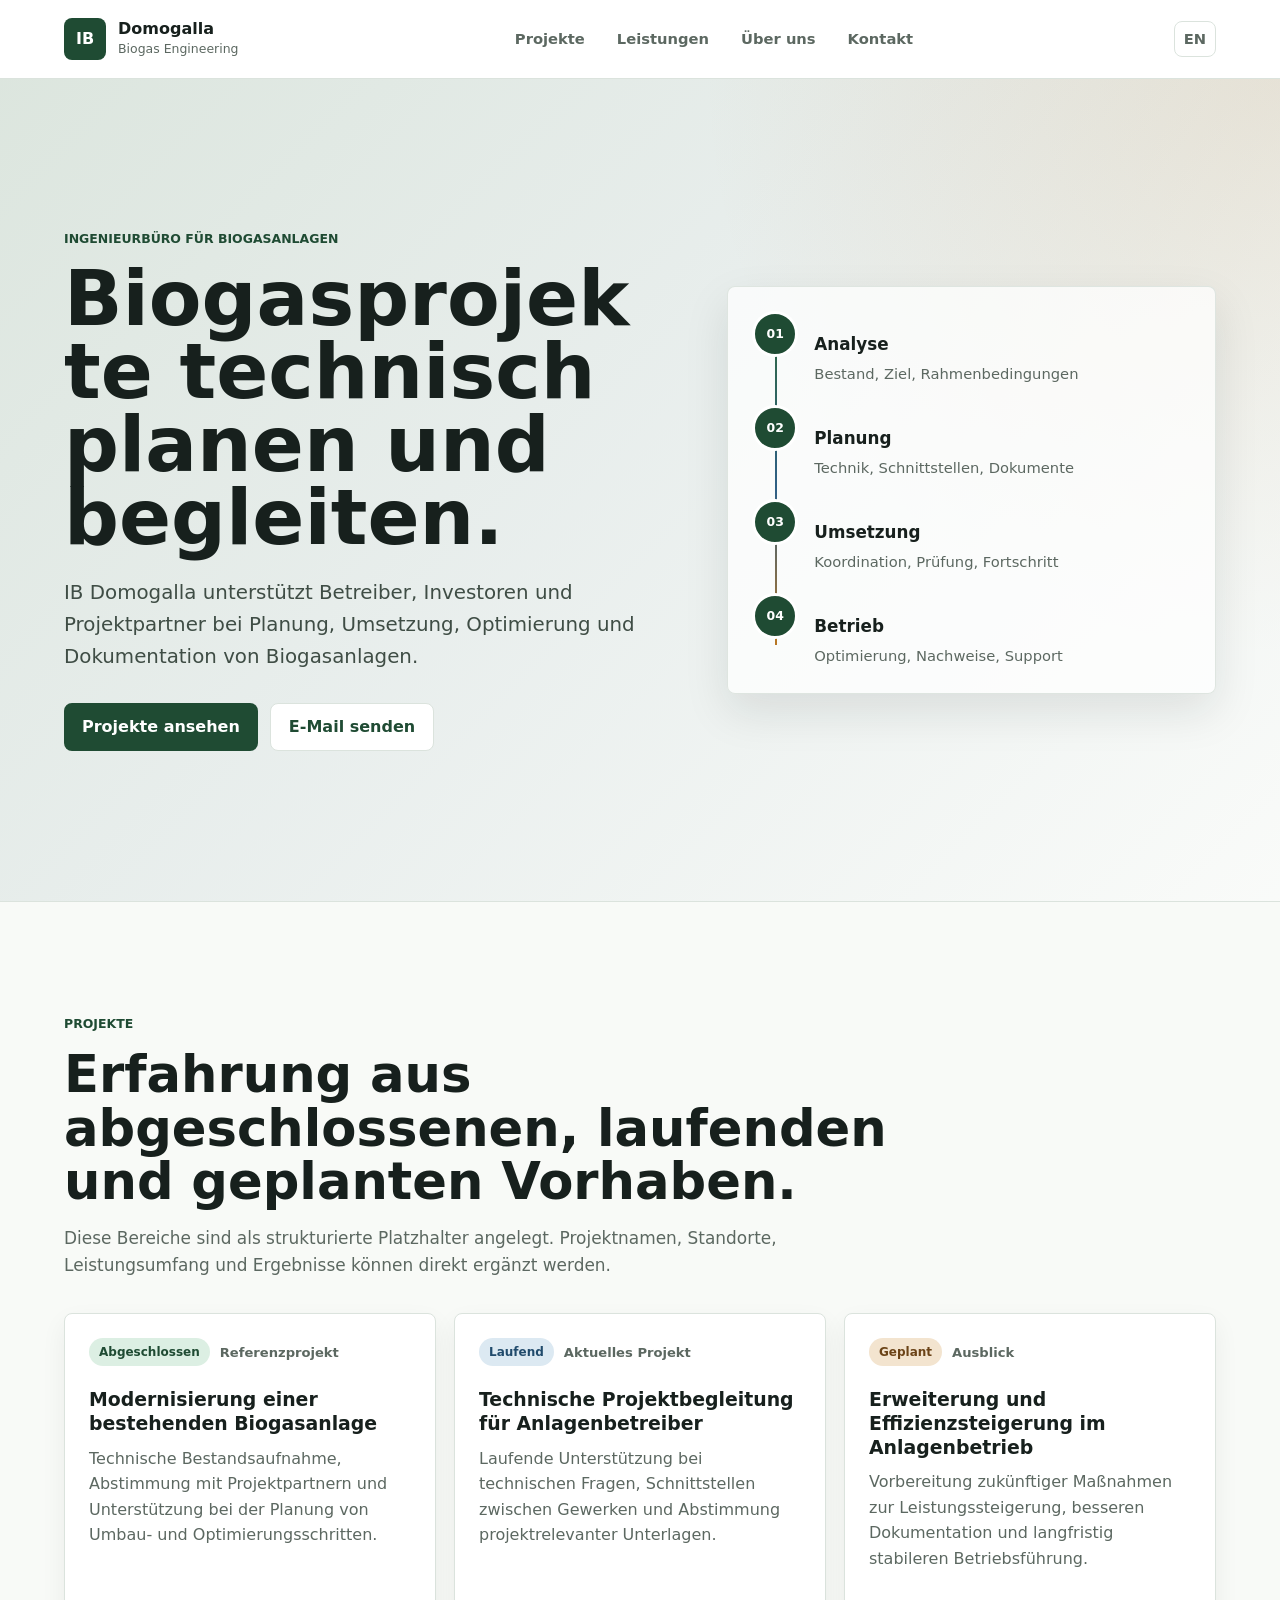
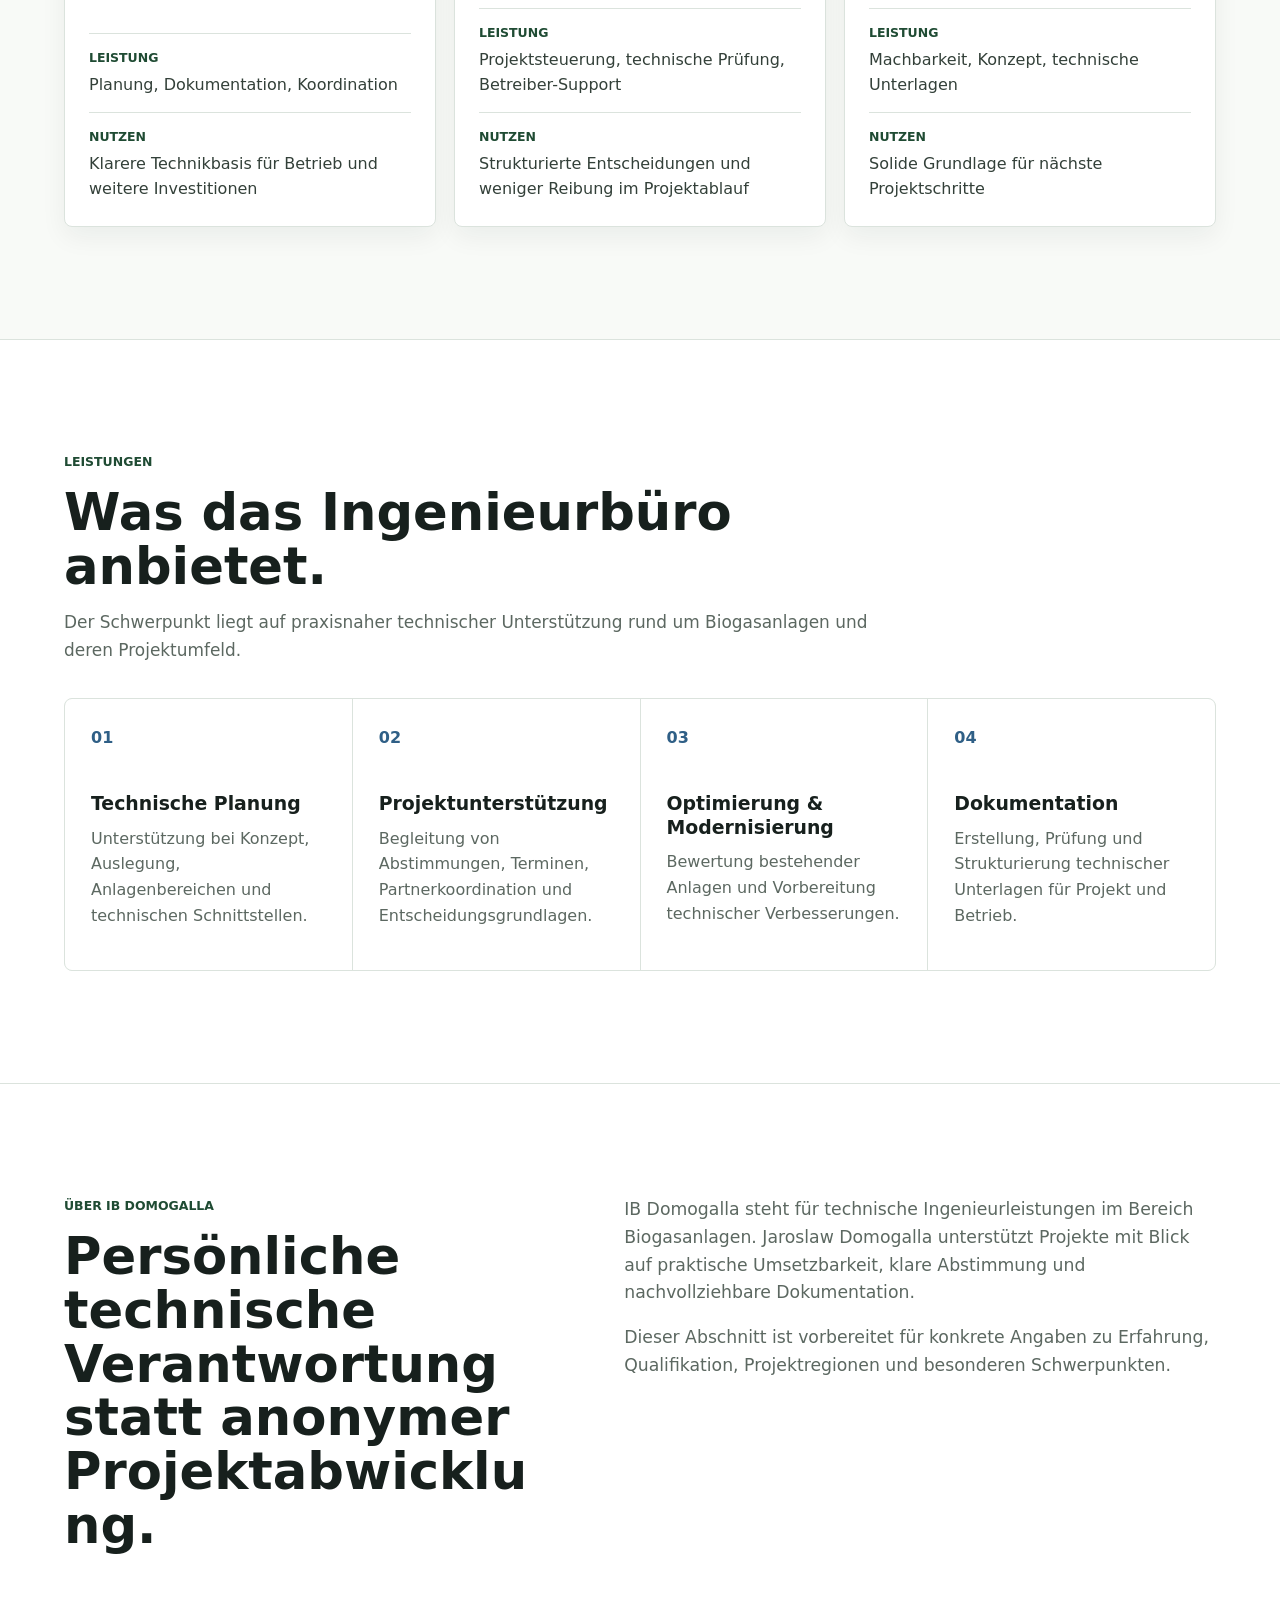
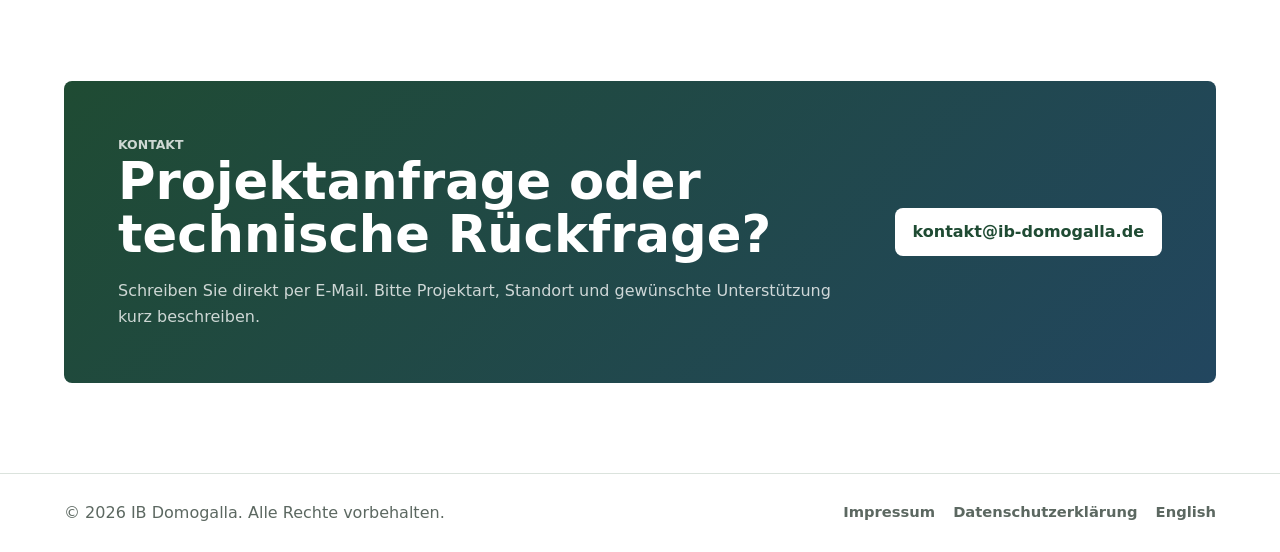
==== index.html @ b237faec "Add initial website structure for IB Domogalla - Create .gitignore to exclude unnecessary files - Ad" ====
<!doctype html>
<html lang="de">
  <head>
    <meta charset="utf-8">
    <meta name="viewport" content="width=device-width, initial-scale=1">
    <title>IB Domogalla | Biogasanlagen Projekte &amp; Ingenieurleistungen</title>
    <meta name="description" content="IB Domogalla begleitet Biogasanlagen mit technischer Planung, Projektunterstuetzung, Optimierung, Dokumentation und Erfahrung aus abgeschlossenen und laufenden Projekten.">
    <meta name="robots" content="index, follow">
    <link rel="canonical" href="https://ib-domogalla.de/">
    <link rel="alternate" hreflang="de" href="https://ib-domogalla.de/">
    <link rel="alternate" hreflang="en" href="https://ib-domogalla.de/en/">
    <link rel="alternate" hreflang="x-default" href="https://ib-domogalla.de/">
    <link rel="stylesheet" href="assets/styles.css">
    <script type="application/ld+json">
      {
        "@context": "https://schema.org",
        "@type": "ProfessionalService",
        "name": "IB Domogalla",
        "url": "https://ib-domogalla.de/",
        "email": "mailto:kontakt@ib-domogalla.de",
        "founder": {
          "@type": "Person",
          "name": "Jaroslaw Domogalla"
        },
        "areaServed": "Deutschland",
        "description": "Ingenieurbuero fuer Projekte, Planung und technische Unterstuetzung im Bereich Biogasanlagen."
      }
    </script>
  </head>
  <body>
    <header class="site-header">
      <a class="brand" href="#top" aria-label="IB Domogalla Startseite">
        <span class="brand-mark">IB</span>
        <span>
          <strong>Domogalla</strong>
          <small>Biogas Engineering</small>
        </span>
      </a>
      <nav class="site-nav" aria-label="Hauptnavigation">
        <a href="#projects">Projekte</a>
        <a href="#services">Leistungen</a>
        <a href="#about">&Uuml;ber uns</a>
        <a href="#contact">Kontakt</a>
      </nav>
      <a class="language-link" href="en/" hreflang="en">EN</a>
    </header>

    <main id="top">
      <section class="hero">
        <div class="hero-content">
          <p class="eyebrow">Ingenieurb&uuml;ro f&uuml;r Biogasanlagen</p>
          <h1>Biogasprojekte technisch planen und begleiten.</h1>
          <p class="hero-text">
            IB Domogalla unterst&uuml;tzt Betreiber, Investoren und Projektpartner bei Planung,
            Umsetzung, Optimierung und Dokumentation von Biogasanlagen.
          </p>
          <div class="hero-actions" aria-label="Wichtige Aktionen">
            <a class="button button-primary" href="#projects">Projekte ansehen</a>
            <a class="button button-secondary" href="mailto:kontakt@ib-domogalla.de">E-Mail senden</a>
          </div>
        </div>
        <div class="process-panel" aria-label="Technischer Projektablauf">
          <div class="process-line"></div>
          <div class="process-step">
            <span>01</span>
            <strong>Analyse</strong>
            <small>Bestand, Ziel, Rahmenbedingungen</small>
          </div>
          <div class="process-step">
            <span>02</span>
            <strong>Planung</strong>
            <small>Technik, Schnittstellen, Dokumente</small>
          </div>
          <div class="process-step">
            <span>03</span>
            <strong>Umsetzung</strong>
            <small>Koordination, Pr&uuml;fung, Fortschritt</small>
          </div>
          <div class="process-step">
            <span>04</span>
            <strong>Betrieb</strong>
            <small>Optimierung, Nachweise, Support</small>
          </div>
        </div>
      </section>

      <section class="section section-muted" id="projects">
        <div class="section-heading">
          <p class="eyebrow">Projekte</p>
          <h2>Erfahrung aus abgeschlossenen, laufenden und geplanten Vorhaben.</h2>
          <p>
            Diese Bereiche sind als strukturierte Platzhalter angelegt. Projektnamen,
            Standorte, Leistungsumfang und Ergebnisse k&ouml;nnen direkt erg&auml;nzt werden.
          </p>
        </div>
        <div class="project-grid">
          <article class="project-card">
            <div class="card-topline">
              <span class="status status-complete">Abgeschlossen</span>
              <span>Referenzprojekt</span>
            </div>
            <h3>Modernisierung einer bestehenden Biogasanlage</h3>
            <p>
              Technische Bestandsaufnahme, Abstimmung mit Projektpartnern und Unterst&uuml;tzung
              bei der Planung von Umbau- und Optimierungsschritten.
            </p>
            <dl>
              <div>
                <dt>Leistung</dt>
                <dd>Planung, Dokumentation, Koordination</dd>
              </div>
              <div>
                <dt>Nutzen</dt>
                <dd>Klarere Technikbasis f&uuml;r Betrieb und weitere Investitionen</dd>
              </div>
            </dl>
          </article>
          <article class="project-card">
            <div class="card-topline">
              <span class="status status-current">Laufend</span>
              <span>Aktuelles Projekt</span>
            </div>
            <h3>Technische Projektbegleitung f&uuml;r Anlagenbetreiber</h3>
            <p>
              Laufende Unterst&uuml;tzung bei technischen Fragen, Schnittstellen zwischen
              Gewerken und Abstimmung projektrelevanter Unterlagen.
            </p>
            <dl>
              <div>
                <dt>Leistung</dt>
                <dd>Projektsteuerung, technische Pr&uuml;fung, Betreiber-Support</dd>
              </div>
              <div>
                <dt>Nutzen</dt>
                <dd>Strukturierte Entscheidungen und weniger Reibung im Projektablauf</dd>
              </div>
            </dl>
          </article>
          <article class="project-card">
            <div class="card-topline">
              <span class="status status-planned">Geplant</span>
              <span>Ausblick</span>
            </div>
            <h3>Erweiterung und Effizienzsteigerung im Anlagenbetrieb</h3>
            <p>
              Vorbereitung zuk&uuml;nftiger Ma&szlig;nahmen zur Leistungssteigerung, besseren
              Dokumentation und langfristig stabileren Betriebsf&uuml;hrung.
            </p>
            <dl>
              <div>
                <dt>Leistung</dt>
                <dd>Machbarkeit, Konzept, technische Unterlagen</dd>
              </div>
              <div>
                <dt>Nutzen</dt>
                <dd>Solide Grundlage f&uuml;r n&auml;chste Projektschritte</dd>
              </div>
            </dl>
          </article>
        </div>
      </section>

      <section class="section" id="services">
        <div class="section-heading">
          <p class="eyebrow">Leistungen</p>
          <h2>Was das Ingenieurb&uuml;ro anbietet.</h2>
          <p>
            Der Schwerpunkt liegt auf praxisnaher technischer Unterst&uuml;tzung rund um
            Biogasanlagen und deren Projektumfeld.
          </p>
        </div>
        <div class="service-grid">
          <article class="service-item">
            <span class="service-number">01</span>
            <h3>Technische Planung</h3>
            <p>Unterst&uuml;tzung bei Konzept, Auslegung, Anlagenbereichen und technischen Schnittstellen.</p>
          </article>
          <article class="service-item">
            <span class="service-number">02</span>
            <h3>Projektunterst&uuml;tzung</h3>
            <p>Begleitung von Abstimmungen, Terminen, Partnerkoordination und Entscheidungsgrundlagen.</p>
          </article>
          <article class="service-item">
            <span class="service-number">03</span>
            <h3>Optimierung &amp; Modernisierung</h3>
            <p>Bewertung bestehender Anlagen und Vorbereitung technischer Verbesserungen.</p>
          </article>
          <article class="service-item">
            <span class="service-number">04</span>
            <h3>Dokumentation</h3>
            <p>Erstellung, Pr&uuml;fung und Strukturierung technischer Unterlagen f&uuml;r Projekt und Betrieb.</p>
          </article>
        </div>
      </section>

      <section class="section section-split" id="about">
        <div>
          <p class="eyebrow">&Uuml;ber IB Domogalla</p>
          <h2>Pers&ouml;nliche technische Verantwortung statt anonymer Projektabwicklung.</h2>
        </div>
        <div class="rich-text">
          <p>
            IB Domogalla steht f&uuml;r technische Ingenieurleistungen im Bereich Biogasanlagen.
            Jaroslaw Domogalla unterst&uuml;tzt Projekte mit Blick auf praktische Umsetzbarkeit,
            klare Abstimmung und nachvollziehbare Dokumentation.
          </p>
          <p>
            Dieser Abschnitt ist vorbereitet f&uuml;r konkrete Angaben zu Erfahrung, Qualifikation,
            Projektregionen und besonderen Schwerpunkten.
          </p>
        </div>
      </section>

      <section class="contact-band" id="contact">
        <div>
          <p class="eyebrow">Kontakt</p>
          <h2>Projektanfrage oder technische R&uuml;ckfrage?</h2>
          <p>
            Schreiben Sie direkt per E-Mail. Bitte Projektart, Standort und gew&uuml;nschte
            Unterst&uuml;tzung kurz beschreiben.
          </p>
        </div>
        <a class="button button-light" href="mailto:kontakt@ib-domogalla.de">kontakt@ib-domogalla.de</a>
      </section>
    </main>

    <footer class="site-footer">
      <p>&copy; <span id="year">2026</span> IB Domogalla. Alle Rechte vorbehalten.</p>
      <nav aria-label="Rechtliche Links">
        <a href="impressum/">Impressum</a>
        <a href="datenschutz/">Datenschutzerkl&auml;rung</a>
        <a href="en/" hreflang="en">English</a>
      </nav>
    </footer>
  </body>
</html>
---- assets/styles.css ----
:root {
  --ink: #17201d;
  --muted: #5c6861;
  --line: #dbe3dd;
  --soft: #f4f7f3;
  --white: #ffffff;
  --green: #2f6847;
  --green-dark: #1f4b33;
  --blue: #2f5f86;
  --amber: #b97723;
  --shadow: 0 18px 45px rgba(23, 32, 29, 0.1);
  font-family: Inter, ui-sans-serif, system-ui, -apple-system, BlinkMacSystemFont, "Segoe UI", sans-serif;
  color: var(--ink);
  background: var(--white);
}

* {
  box-sizing: border-box;
}

html {
  scroll-behavior: smooth;
}

body {
  margin: 0;
  color: var(--ink);
  background: var(--white);
  font-size: 16px;
  line-height: 1.6;
}

a {
  color: inherit;
}

.site-header {
  position: sticky;
  top: 0;
  z-index: 20;
  display: grid;
  grid-template-columns: auto 1fr auto;
  align-items: center;
  gap: 24px;
  padding: 18px clamp(20px, 5vw, 72px);
  background: rgba(255, 255, 255, 0.94);
  border-bottom: 1px solid var(--line);
  backdrop-filter: blur(14px);
}

.brand {
  display: inline-flex;
  align-items: center;
  gap: 12px;
  min-width: 190px;
  text-decoration: none;
}

.brand-mark {
  display: inline-grid;
  width: 42px;
  height: 42px;
  place-items: center;
  color: var(--white);
  background: var(--green-dark);
  border-radius: 8px;
  font-weight: 800;
}

.brand strong,
.brand small {
  display: block;
}

.brand strong {
  font-size: 1rem;
  line-height: 1.2;
}

.brand small {
  color: var(--muted);
  font-size: 0.78rem;
}

.site-nav {
  display: flex;
  justify-content: center;
  gap: clamp(14px, 3vw, 32px);
}

.site-nav a,
.language-link,
.site-footer a {
  color: var(--muted);
  text-decoration: none;
  font-weight: 650;
  font-size: 0.92rem;
}

.site-nav a:hover,
.language-link:hover,
.site-footer a:hover {
  color: var(--green-dark);
}

.language-link {
  justify-self: end;
  display: inline-flex;
  align-items: center;
  justify-content: center;
  width: 42px;
  height: 36px;
  border: 1px solid var(--line);
  border-radius: 8px;
  background: var(--white);
}

.hero {
  display: grid;
  grid-template-columns: minmax(0, 1.08fr) minmax(320px, 0.92fr);
  align-items: center;
  gap: clamp(36px, 7vw, 96px);
  min-height: calc(100vh - 78px);
  padding: clamp(56px, 8vw, 104px) clamp(20px, 5vw, 72px);
  background:
    linear-gradient(135deg, rgba(47, 104, 71, 0.12), rgba(47, 95, 134, 0.06) 46%, rgba(255, 255, 255, 0.5)),
    radial-gradient(circle at top right, rgba(185, 119, 35, 0.15), transparent 38%),
    var(--soft);
}

.hero-content {
  max-width: 760px;
}

.hero > *,
.section-split > *,
.contact-band > * {
  min-width: 0;
}

.eyebrow {
  margin: 0 0 14px;
  color: var(--green-dark);
  font-size: 0.78rem;
  font-weight: 800;
  text-transform: uppercase;
  letter-spacing: 0;
}

h1,
h2,
h3,
p {
  margin-top: 0;
}

h1,
h2,
h3,
.button,
.brand strong {
  overflow-wrap: break-word;
}

.contact-band .button {
  overflow-wrap: anywhere;
}

h1 {
  max-width: 780px;
  margin-bottom: 22px;
  font-size: clamp(2.7rem, 6vw, 5.6rem);
  line-height: 0.95;
  letter-spacing: 0;
}

h2 {
  margin-bottom: 16px;
  font-size: clamp(2rem, 4vw, 3.3rem);
  line-height: 1.05;
  letter-spacing: 0;
}

h3 {
  margin-bottom: 10px;
  font-size: 1.18rem;
  line-height: 1.25;
}

.hero-text {
  max-width: 620px;
  color: #3f4d45;
  font-size: clamp(1.06rem, 2vw, 1.24rem);
}

.hero-actions {
  display: flex;
  flex-wrap: wrap;
  gap: 12px;
  margin-top: 30px;
}

.button {
  display: inline-flex;
  align-items: center;
  justify-content: center;
  min-height: 48px;
  padding: 13px 18px;
  border-radius: 8px;
  text-decoration: none;
  font-weight: 800;
  line-height: 1.2;
}

.button-primary {
  color: var(--white);
  background: var(--green-dark);
}

.button-secondary {
  color: var(--green-dark);
  background: var(--white);
  border: 1px solid var(--line);
}

.button-light {
  color: var(--green-dark);
  background: var(--white);
}

.process-panel {
  position: relative;
  display: grid;
  min-width: 0;
  gap: 18px;
  padding: 24px;
  background: rgba(255, 255, 255, 0.72);
  border: 1px solid rgba(219, 227, 221, 0.9);
  border-radius: 8px;
  box-shadow: var(--shadow);
}

.process-line {
  position: absolute;
  top: 48px;
  bottom: 48px;
  left: 47px;
  width: 2px;
  background: linear-gradient(var(--green), var(--blue), var(--amber));
}

.process-step {
  position: relative;
  display: grid;
  grid-template-columns: 46px 1fr;
  gap: 4px 16px;
  align-items: start;
  min-height: 76px;
}

.process-step span {
  z-index: 1;
  display: inline-grid;
  width: 46px;
  height: 46px;
  place-items: center;
  color: var(--white);
  background: var(--green-dark);
  border: 3px solid var(--white);
  border-radius: 50%;
  font-weight: 800;
  font-size: 0.78rem;
}

.process-step strong {
  align-self: end;
  font-size: 1.05rem;
}

.process-step small {
  grid-column: 2;
  color: var(--muted);
  font-size: 0.92rem;
}

.section {
  padding: clamp(64px, 9vw, 112px) clamp(20px, 5vw, 72px);
}

.section-muted {
  background: #f8faf7;
  border-top: 1px solid var(--line);
  border-bottom: 1px solid var(--line);
}

.section-heading {
  max-width: 830px;
  margin-bottom: 34px;
}

.section-heading p:not(.eyebrow) {
  color: var(--muted);
  font-size: 1.06rem;
}

.project-grid {
  display: grid;
  grid-template-columns: repeat(3, minmax(0, 1fr));
  gap: 18px;
}

.project-card {
  display: flex;
  min-height: 420px;
  flex-direction: column;
  padding: 24px;
  background: var(--white);
  border: 1px solid var(--line);
  border-radius: 8px;
  box-shadow: 0 10px 26px rgba(23, 32, 29, 0.06);
}

.project-card p,
.service-item p,
.rich-text p,
.contact-band p {
  color: var(--muted);
}

.card-topline {
  display: flex;
  flex-wrap: wrap;
  align-items: center;
  gap: 10px;
  margin-bottom: 22px;
  color: var(--muted);
  font-size: 0.82rem;
  font-weight: 800;
}

.status {
  display: inline-flex;
  align-items: center;
  min-height: 28px;
  padding: 4px 10px;
  border-radius: 999px;
  font-size: 0.75rem;
}

.status-complete {
  color: #1f4b33;
  background: #dcefe3;
}

.status-current {
  color: #214b6c;
  background: #dce9f2;
}

.status-planned {
  color: #6b4317;
  background: #f3e4cf;
}

.project-card dl {
  display: grid;
  gap: 14px;
  margin: auto 0 0;
  padding-top: 20px;
}

.project-card dl div {
  padding-top: 14px;
  border-top: 1px solid var(--line);
}

.project-card dt {
  color: var(--green-dark);
  font-size: 0.78rem;
  font-weight: 800;
  text-transform: uppercase;
}

.project-card dd {
  margin: 4px 0 0;
  color: #334039;
}

.service-grid {
  display: grid;
  grid-template-columns: repeat(4, minmax(0, 1fr));
  gap: 1px;
  background: var(--line);
  border: 1px solid var(--line);
  border-radius: 8px;
  overflow: hidden;
}

.service-item {
  min-height: 260px;
  padding: 26px;
  background: var(--white);
}

.service-number {
  display: inline-block;
  margin-bottom: 42px;
  color: var(--blue);
  font-weight: 850;
}

.section-split {
  display: grid;
  grid-template-columns: minmax(0, 0.9fr) minmax(0, 1.1fr);
  gap: clamp(28px, 6vw, 76px);
  align-items: start;
  border-top: 1px solid var(--line);
}

.rich-text {
  max-width: 720px;
  font-size: 1.08rem;
}

.contact-band {
  display: grid;
  grid-template-columns: minmax(0, 1fr) auto;
  gap: 28px;
  align-items: center;
  margin: 0 clamp(20px, 5vw, 72px) clamp(48px, 8vw, 90px);
  padding: clamp(30px, 5vw, 54px);
  color: var(--white);
  background: linear-gradient(135deg, var(--green-dark), #22465f);
  border-radius: 8px;
}

.contact-band .eyebrow,
.contact-band p {
  color: rgba(255, 255, 255, 0.78);
}

.contact-band h2 {
  max-width: 760px;
}

.contact-band p {
  max-width: 720px;
  margin-bottom: 0;
}

.site-footer {
  display: flex;
  justify-content: space-between;
  gap: 20px;
  padding: 26px clamp(20px, 5vw, 72px);
  color: var(--muted);
  border-top: 1px solid var(--line);
}

.site-footer p {
  margin: 0;
}

.site-footer nav {
  display: flex;
  flex-wrap: wrap;
  gap: 18px;
  justify-content: flex-end;
}

.legal-page {
  max-width: 920px;
  min-height: 65vh;
  padding: clamp(54px, 8vw, 92px) clamp(20px, 5vw, 72px);
}

.legal-page h1 {
  font-size: clamp(2.4rem, 5vw, 4.3rem);
}

.legal-box {
  padding: 28px;
  background: #f8faf7;
  border: 1px solid var(--line);
  border-radius: 8px;
  overflow-wrap: anywhere;
}

.legal-box h2 {
  margin-top: 28px;
  font-size: 1.25rem;
}

@media (max-width: 980px) {
  .site-header {
    grid-template-columns: 1fr auto;
  }

  .site-nav {
    grid-column: 1 / -1;
    justify-content: flex-start;
    overflow-x: auto;
    padding-bottom: 2px;
  }

  .hero,
  .section-split {
    grid-template-columns: 1fr;
  }

  .hero {
    min-height: auto;
  }

  .project-grid,
  .service-grid {
    grid-template-columns: repeat(2, minmax(0, 1fr));
  }

  .contact-band {
    grid-template-columns: 1fr;
  }

  .contact-band .button {
    justify-self: start;
  }
}

@media (max-width: 660px) {
  .site-header {
    gap: 14px;
    padding: 14px 18px;
  }

  .brand {
    min-width: 0;
  }

  .brand small {
    display: none;
  }

  .site-nav {
    gap: 16px;
  }

  .hero {
    padding: 44px 18px 56px;
  }

  h1 {
    font-size: clamp(2.25rem, 11vw, 2.85rem);
    line-height: 1.02;
  }

  h2 {
    font-size: clamp(1.8rem, 9vw, 2.55rem);
  }

  .hero-actions,
  .button {
    width: 100%;
  }

  .process-panel {
    padding: 18px;
  }

  .process-line {
    left: 41px;
  }

  .section {
    padding: 58px 18px;
  }

  .project-grid,
  .service-grid {
    grid-template-columns: 1fr;
  }

  .project-card,
  .service-item {
    min-height: auto;
  }

  .service-number {
    margin-bottom: 26px;
  }

  .contact-band {
    margin: 0 18px 50px;
    padding: 28px 20px;
  }

  .site-footer {
    display: block;
    padding: 24px 18px;
  }

  .site-footer nav {
    justify-content: flex-start;
    margin-top: 14px;
  }
}
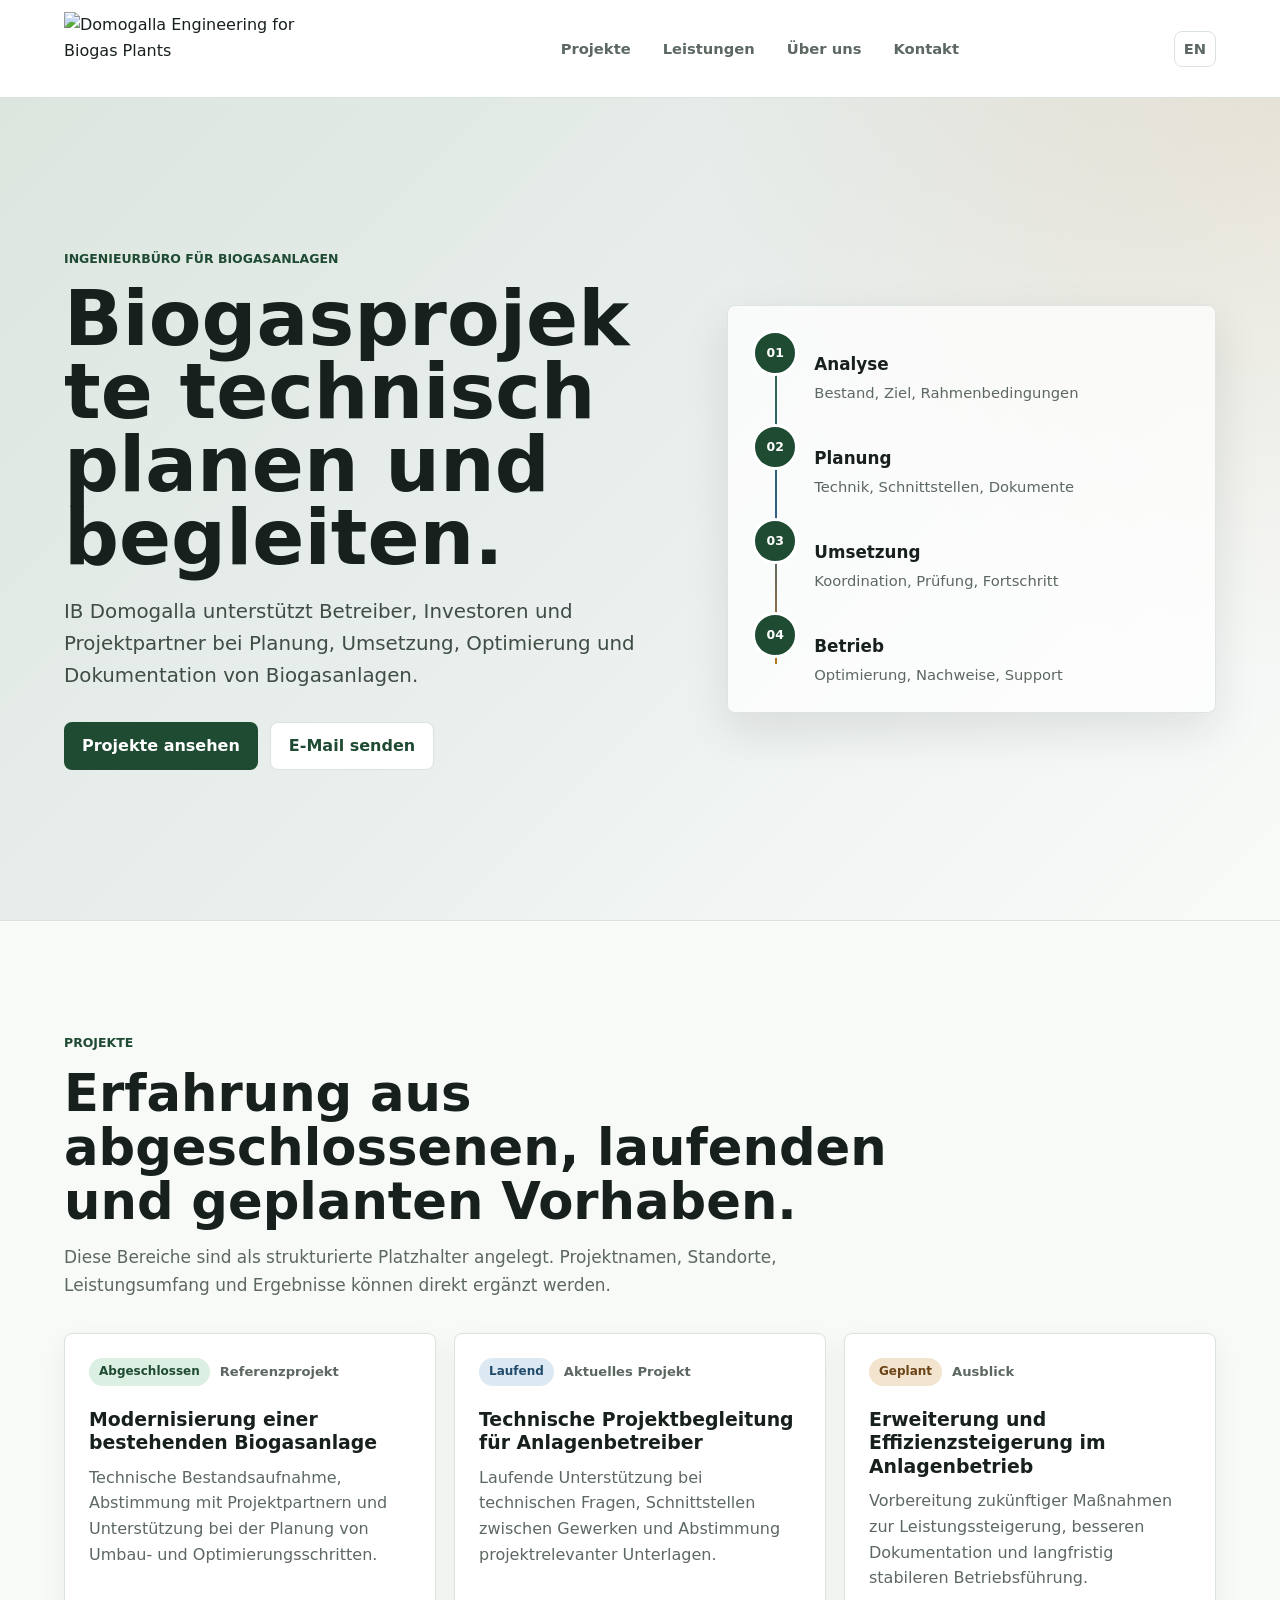
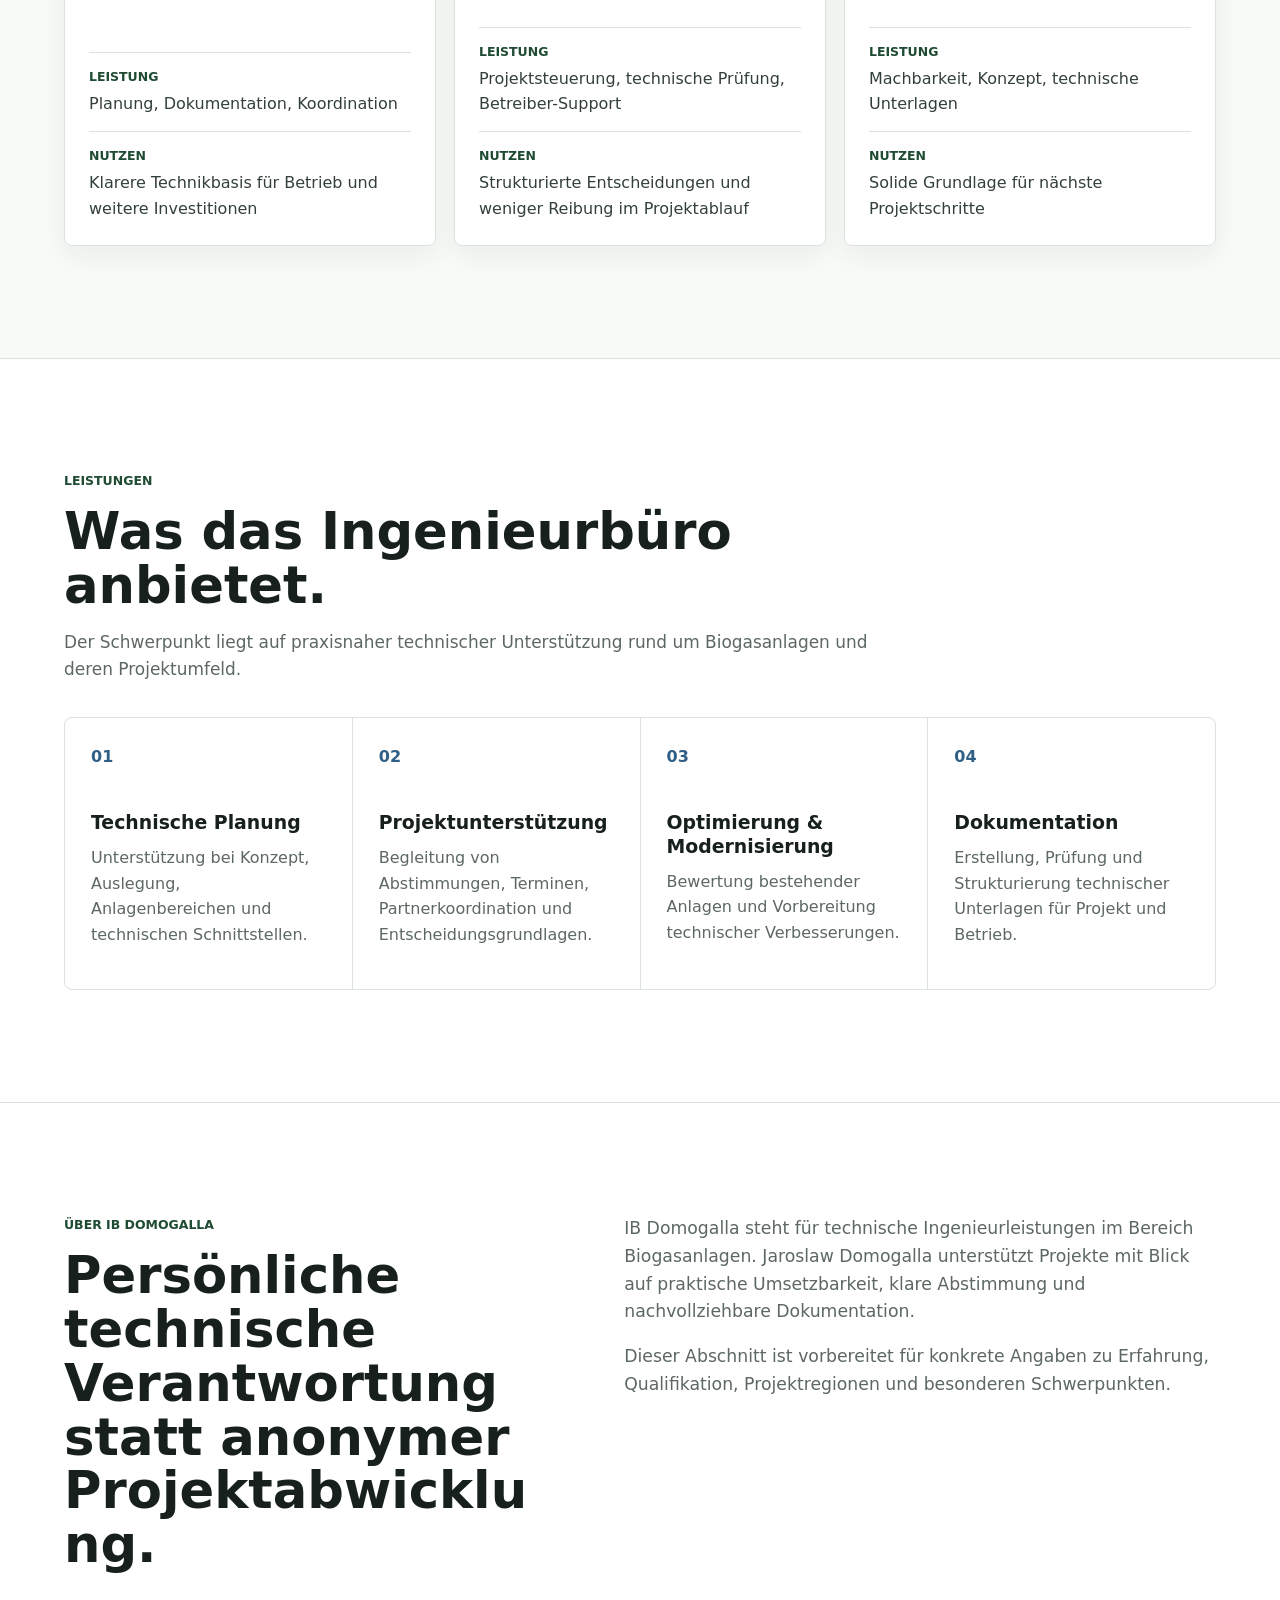
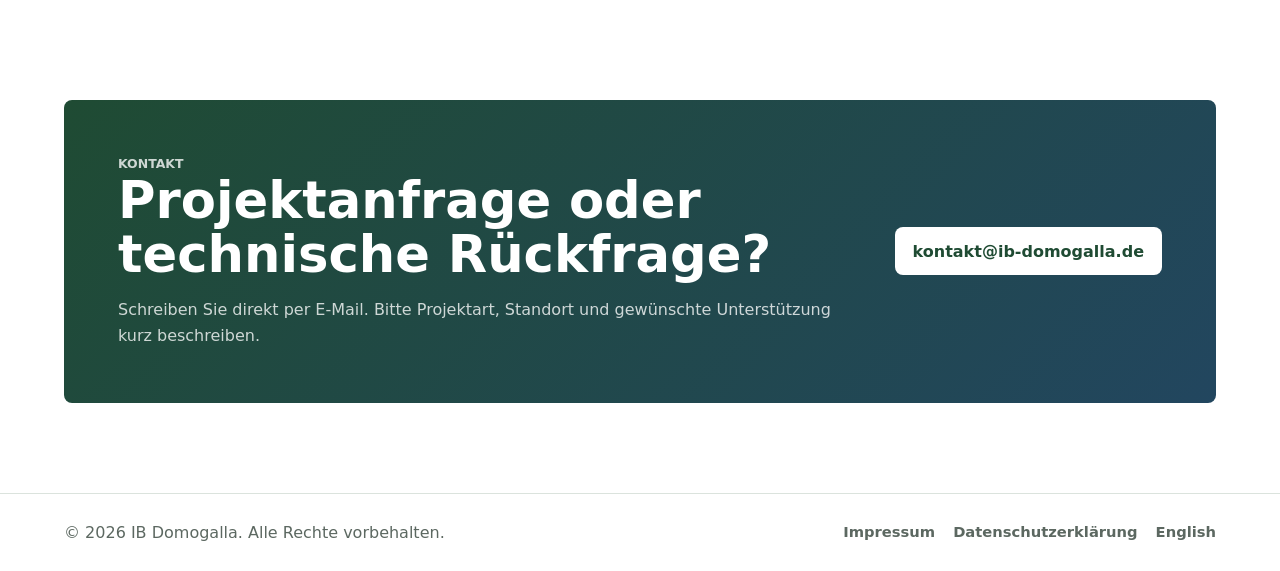
==== commit 9f61abdd: "Update README and HTML files with logo and favicon assets; add site manifest" ====
--- a/index.html
+++ b/index.html
@@ -10,6 +10,12 @@
     <link rel="alternate" hreflang="de" href="https://ib-domogalla.de/">
     <link rel="alternate" hreflang="en" href="https://ib-domogalla.de/en/">
     <link rel="alternate" hreflang="x-default" href="https://ib-domogalla.de/">
+    <link rel="icon" href="assets/favicon.ico" sizes="any">
+    <link rel="icon" type="image/png" sizes="32x32" href="assets/favicon-32.png">
+    <link rel="apple-touch-icon" href="assets/apple-touch-icon.png">
+    <link rel="manifest" href="site.webmanifest">
+    <meta name="theme-color" content="#1f4b33">
+    <meta property="og:image" content="https://ib-domogalla.de/assets/logo-symbol.png">
     <link rel="stylesheet" href="assets/styles.css">
     <script type="application/ld+json">
       {
@@ -29,12 +35,11 @@
   </head>
   <body>
     <header class="site-header">
-      <a class="brand" href="#top" aria-label="IB Domogalla Startseite">
-        <span class="brand-mark">IB</span>
-        <span>
-          <strong>Domogalla</strong>
-          <small>Biogas Engineering</small>
-        </span>
+      <a class="brand logo-brand" href="#top" aria-label="IB Domogalla Startseite">
+        <picture>
+          <source srcset="assets/logo-domogalla.webp" type="image/webp">
+          <img src="assets/logo-domogalla.png" alt="Domogalla Engineering for Biogas Plants" width="1400" height="364">
+        </picture>
       </a>
       <nav class="site-nav" aria-label="Hauptnavigation">
         <a href="#projects">Projekte</a>
--- a/assets/styles.css
+++ b/assets/styles.css
@@ -42,7 +42,7 @@
   grid-template-columns: auto 1fr auto;
   align-items: center;
   gap: 24px;
-  padding: 18px clamp(20px, 5vw, 72px);
+  padding: 12px clamp(20px, 5vw, 72px);
   background: rgba(255, 255, 255, 0.94);
   border-bottom: 1px solid var(--line);
   backdrop-filter: blur(14px);
@@ -51,35 +51,22 @@
 .brand {
   display: inline-flex;
   align-items: center;
-  gap: 12px;
-  min-width: 190px;
+  min-width: 0;
   text-decoration: none;
 }
 
-.brand-mark {
-  display: inline-grid;
-  width: 42px;
-  height: 42px;
-  place-items: center;
-  color: var(--white);
-  background: var(--green-dark);
-  border-radius: 8px;
-  font-weight: 800;
-}
-
-.brand strong,
-.brand small {
+.logo-brand {
+  width: clamp(220px, 22vw, 310px);
+}
+
+.logo-brand picture,
+.logo-brand img {
   display: block;
 }
 
-.brand strong {
-  font-size: 1rem;
-  line-height: 1.2;
-}
-
-.brand small {
-  color: var(--muted);
-  font-size: 0.78rem;
+.logo-brand img {
+  width: 100%;
+  height: auto;
 }
 
 .site-nav {
@@ -158,7 +145,7 @@
 h2,
 h3,
 .button,
-.brand strong {
+.logo-brand {
   overflow-wrap: break-word;
 }
 
@@ -498,9 +485,15 @@
 
   .site-nav {
     grid-column: 1 / -1;
+    grid-row: 2;
     justify-content: flex-start;
     overflow-x: auto;
     padding-bottom: 2px;
+  }
+
+  .language-link {
+    grid-column: 2;
+    grid-row: 1;
   }
 
   .hero,
@@ -536,8 +529,8 @@
     min-width: 0;
   }
 
-  .brand small {
-    display: none;
+  .logo-brand {
+    width: min(240px, calc(100vw - 110px));
   }
 
   .site-nav {
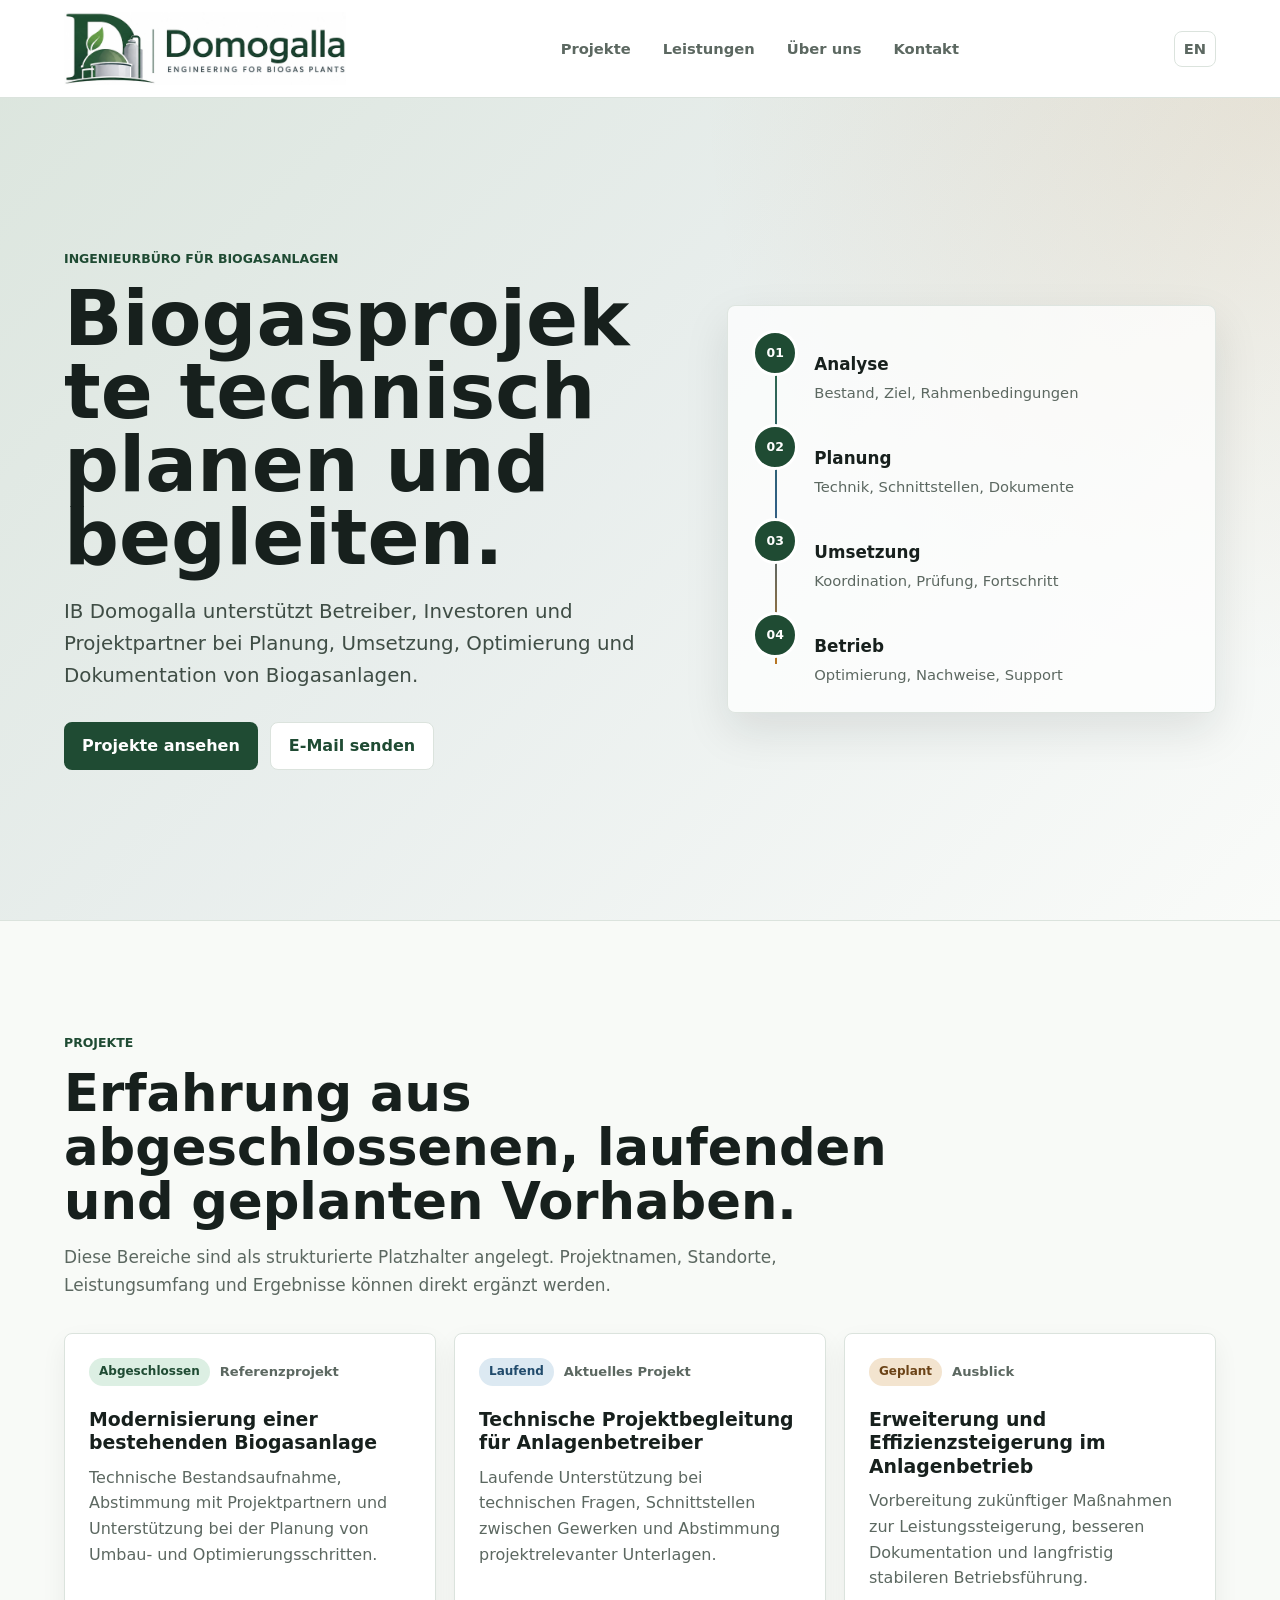
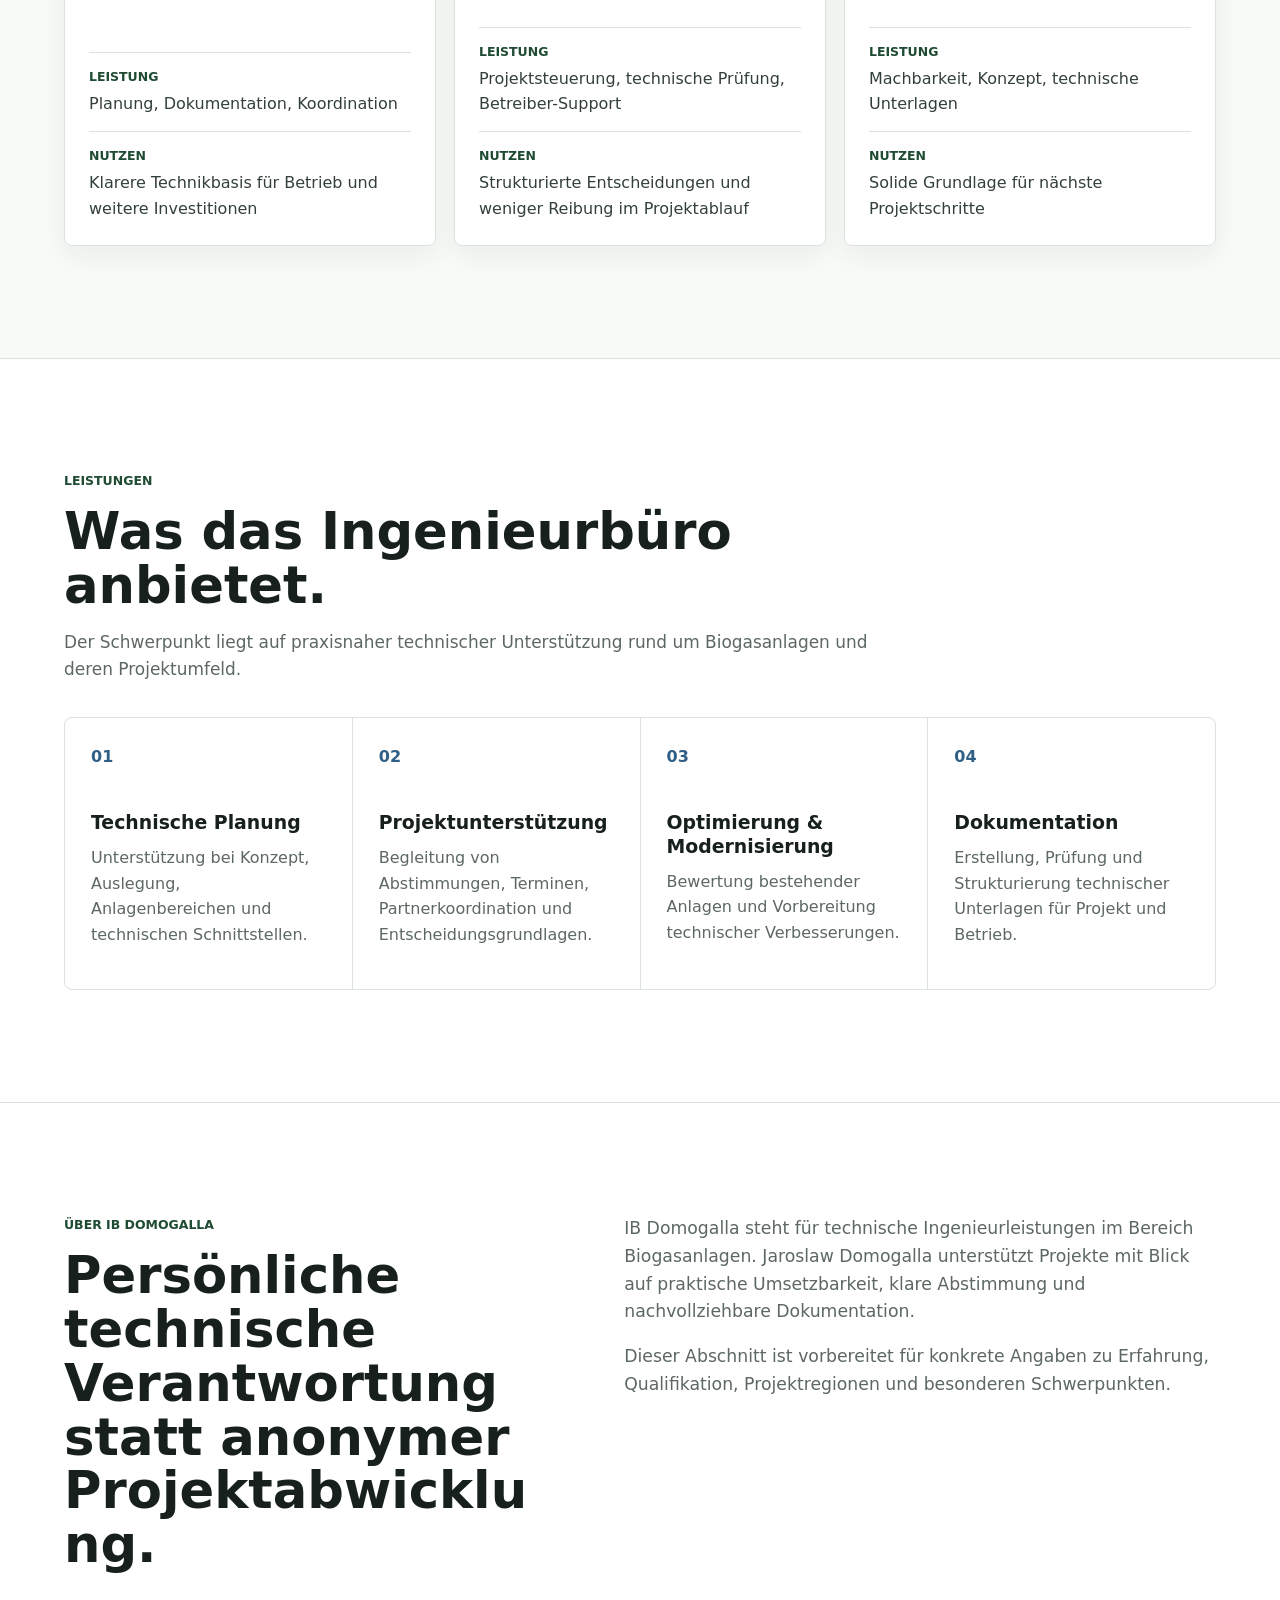
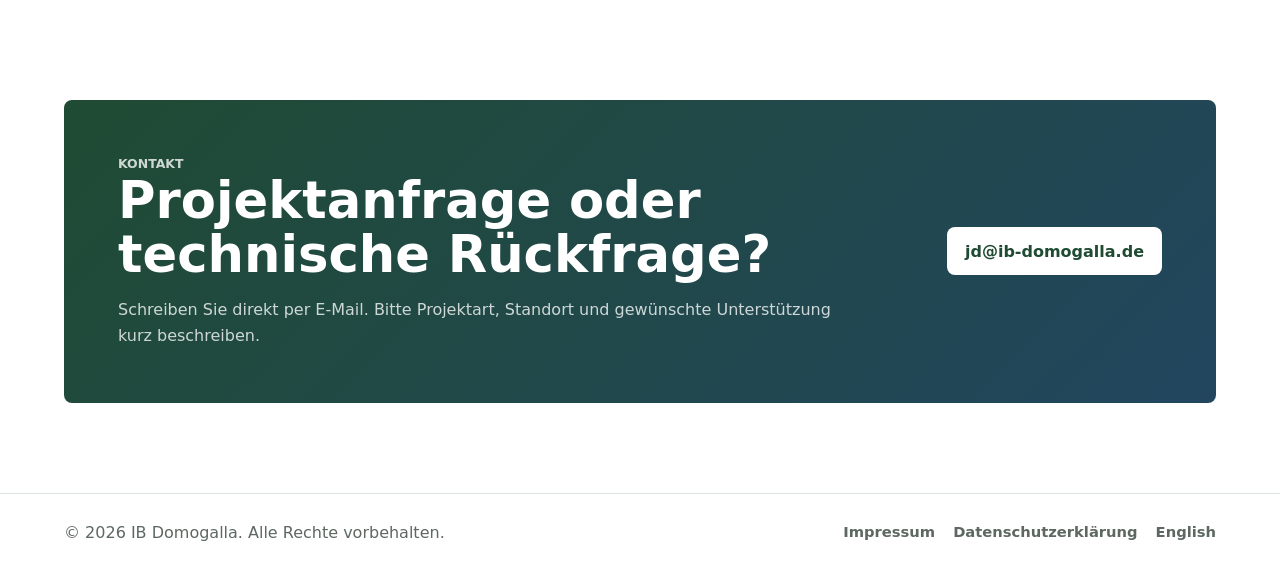
==== commit 00f66204: "Update email contact to new address in HTML files" ====
--- a/index.html
+++ b/index.html
@@ -23,7 +23,7 @@
         "@type": "ProfessionalService",
         "name": "IB Domogalla",
         "url": "https://ib-domogalla.de/",
-        "email": "mailto:kontakt@ib-domogalla.de",
+        "email": "mailto:jd@ib-domogalla.de",
         "founder": {
           "@type": "Person",
           "name": "Jaroslaw Domogalla"
@@ -61,7 +61,7 @@
           </p>
           <div class="hero-actions" aria-label="Wichtige Aktionen">
             <a class="button button-primary" href="#projects">Projekte ansehen</a>
-            <a class="button button-secondary" href="mailto:kontakt@ib-domogalla.de">E-Mail senden</a>
+            <a class="button button-secondary" href="mailto:jd@ib-domogalla.de">E-Mail senden</a>
           </div>
         </div>
         <div class="process-panel" aria-label="Technischer Projektablauf">
@@ -225,7 +225,7 @@
             Unterst&uuml;tzung kurz beschreiben.
           </p>
         </div>
-        <a class="button button-light" href="mailto:kontakt@ib-domogalla.de">kontakt@ib-domogalla.de</a>
+        <a class="button button-light" href="mailto:jd@ib-domogalla.de">jd@ib-domogalla.de</a>
       </section>
     </main>
 
